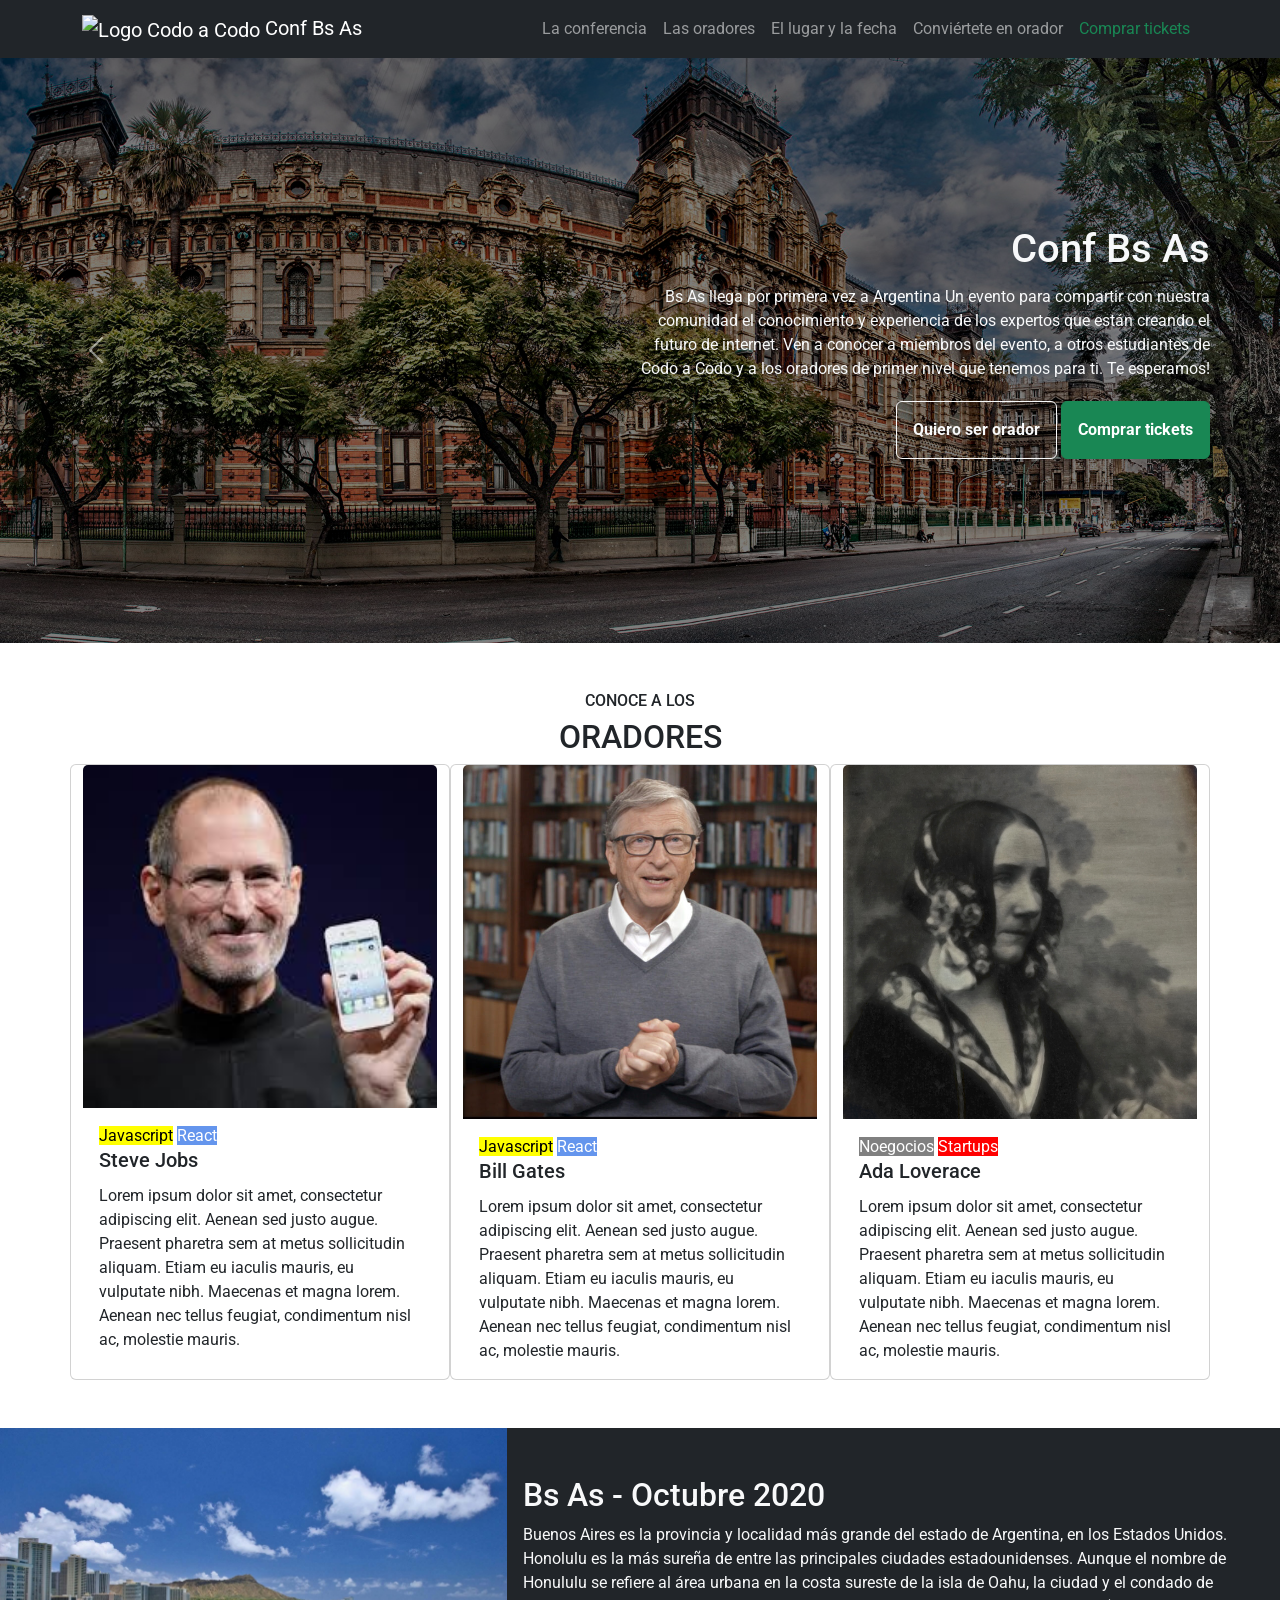
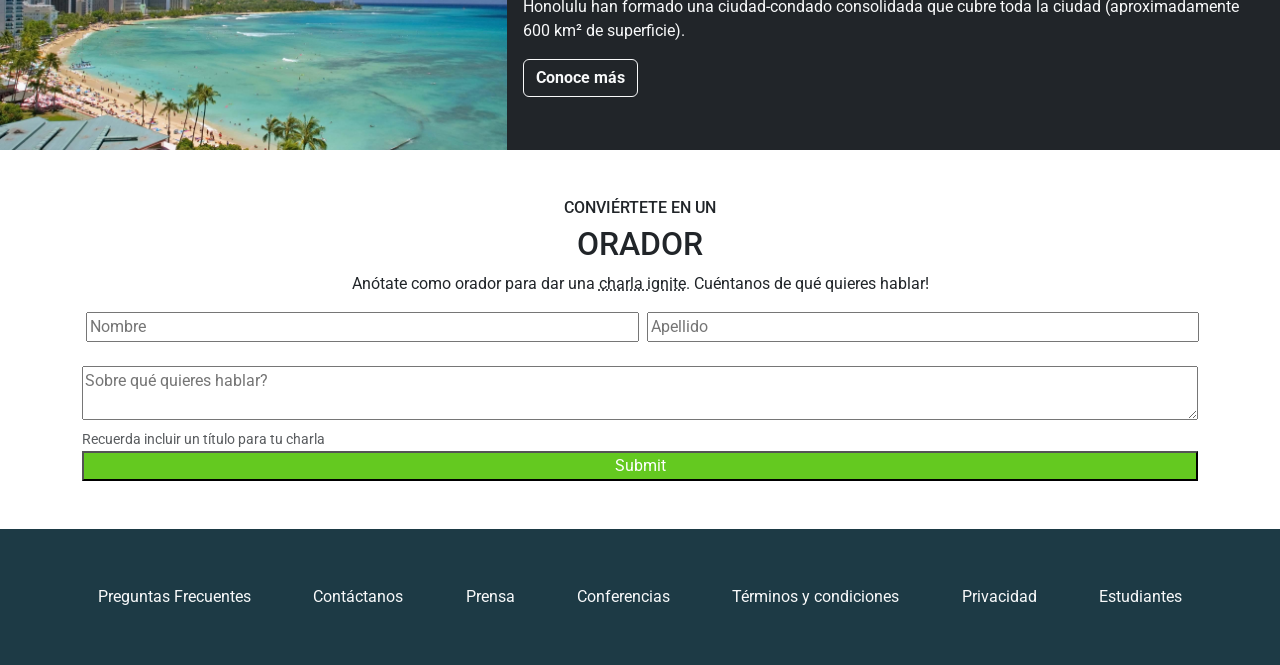
==== index.html @ fecab2d6 "Proyecto Integrador final para el curso de JAVA Full Stack" ====
<!DOCTYPE html>
<html lang="en">
<head>
    <meta charset="UTF-8">
    <meta http-equiv="X-UA-Compatible" content="IE=edge">
    <meta name="viewport" content="width=device-width, initial-scale=1.0">    
    <title>Codo a Codo - Conf Bs As</title>
    <link href="https://fonts.googleapis.com/css2?family=Roboto:wght@100;300&display=swap" rel="stylesheet">
    <link href="https://cdn.jsdelivr.net/npm/bootstrap@5.2.1/dist/css/bootstrap.min.css" rel="stylesheet" integrity="sha384-iYQeCzEYFbKjA/T2uDLTpkwGzCiq6soy8tYaI1GyVh/UjpbCx/TYkiZhlZB6+fzT" crossorigin="anonymous">
    <link rel="stylesheet" href="CSS/StylessIndex.css">                
</head>
<body>
    <nav class="navbar navbar-expand-lg navbar-dark bg-dark">
        <div class="container">
            <a class="navbar-brand" href="index.html"><img src="Images/codoacodo.png" style="width: 100px;" alt="Logo Codo a Codo"> Conf Bs As</a>
            <div id="navbarNav">  
                <ul class="navbar-nav ml-auto">
                    <li class="nav-item">
                        <a class="nav-link" href="#">La conferencia</a>
                    </li>
                    <li class="nav-item">
                        <a class="nav-link" href="#">Las oradores</a>
                    </li>
                    <li class="nav-item">
                        <a class="nav-link" href="#">El lugar y la fecha</a>
                    </li>
                    <li class="nav-item">
                        <a class="nav-link" href="#">Conviértete en orador</a>
                    </li>
                    <li class="nav-item">                         
                        
                        <a class="nav-link text-success" href="compradetickets.html">Comprar tickets</a>
                        
                        <!--
 						<a class="nav-link btn-compra-tickets active" aria-current="page" href="compradetickets.html">Comprar tickets</a> 						 
 						--> 
                    </li>
                </ul>
            </div>
        </div>
    </nav>
  
    <main>
        <div id="carouselExampleControls" class="carousel slide" data-ride="carousel">
            <div class="carousel-inner">
                <div class="carousel-item active">
                    <img src="Images/ba1.jpg" class="d-block w-100" style="height:65vh;object-fit: cover;">
                </div>
                <div class="carousel-item">
                    <img src="Images/ba2.jpg" class="d-block w-100" style="height:65vh;object-fit: cover;">
                </div>
                <div class="carousel-item">
                    <img src="Images/ba3.jpg" class="d-block w-100" style="height:65vh;object-fit: cover;">
                </div>
                <div class="card-img-overlay text-right d-flex flex-column justify-content-center container">
                    <div class="col-md-6 ml-auto" style="text-align:right">                                                
                        <h1 class="card-title text-light">Conf Bs As</h1>
                        <p class="card-text text-light">
                            Bs As llega por primera vez a Argentina Un evento para compartir con nuestra comunidad 
                            el conocimiento y experiencia de los expertos que están creando el futuro de internet. Ven a conocer a miembros del evento, 
                            a otros estudiantes de Codo a Codo y a los oradores de primer nivel que tenemos para ti. Te esperamos!
                        </p>
                        
                        <div>
                            <!--
                            <button type="button" class="btn btn-outline-light p-3 mt-1">Quiero ser orador</button>
                            <button type="button" class="btn btn-success p-3 mt-1" href="compradetickets.html">Comprar tickets</button>
                            -->
                            <p><a class="btn btn-outline-light p-3 mt-1" href="#form-orador">Quiero ser orador</a> <a class="btn btn-success p-3 mt-1" href="compradetickets.html">Comprar tickets</a></p>
                        </div>
                        
                    </div>
                </div>
            </div>
            <a class="carousel-control-prev" href="#carouselExampleControls" role="button" data-slide="prev">
                <span class="carousel-control-prev-icon" aria-hidden="true"></span>                
            </a>
            <a class="carousel-control-next" href="#carouselExampleControls" role="button" data-slide="next">
                <span class="carousel-control-next-icon" aria-hidden="true"></span>                
            </a>
        </div>
    </main>

    <section>
        <div class="container my-5">
            <h6 class="text-center">CONOCE A LOS</h6>
            <h2 class="text-center">ORADORES</h2>
            <div class="row">
                <div class="col-sm-12 col-md-4 card">
                    <img src="Images/steve.jpg" class="card-img-top" style="width: 100%;" alt="Steve Jobs">
                    <div class="card-body">
                        <span class="tit-js">Javascript</span>
                        <span class="tit-react">React</span>
                        <h5 class="card-title">Steve Jobs</h5>
                        <p class="card-text">
                            Lorem ipsum dolor sit amet, consectetur adipiscing elit. Aenean sed justo augue. Praesent pharetra sem at metus
                            sollicitudin aliquam. Etiam eu iaculis mauris, eu vulputate nibh. Maecenas et magna lorem. Aenean nec tellus feugiat,
                            condimentum nisl ac, molestie mauris.
                        </p>
                    </div>
                </div>
                <div class="col-sm-12 col-md-4 card">
                    <img src="Images/bill.jpg" class="card-img-top" alt="Steve Jobs" style="width: 100%;">
                    <div class="card-body">
                        <span class="tit-js">Javascript</span>
                        <span class="tit-react">React</span>
                        <h5 class="card-title">Bill Gates</h5>
                        <p class="card-text">
                            Lorem ipsum dolor sit amet, consectetur adipiscing elit. Aenean sed justo augue. Praesent
                            pharetra sem at metus sollicitudin aliquam. Etiam eu iaculis mauris, eu vulputate nibh. Maecenas et magna lorem. Aenean nec tellus
                            feugiat, condimentum nisl ac, molestie mauris.
                        </p>
                    </div>
                </div>
                <div class="col-sm-12 col-md-4 card">
                    <img src="Images/ada.jpeg" class="card-img-top" alt="Steve Jobs" style="width: 100%;">
                    <div class="card-body">
                        <span class="tit-negocios">Noegocios</span>
                        <span class="tit-st">Startups</span>
                        <h5 class="card-title">Ada Loverace</h5>
                        <p class="card-text">
                            Lorem ipsum dolor sit amet, consectetur adipiscing elit. Aenean sed justo augue. Praesent
                            pharetra sem at metus sollicitudin aliquam. Etiam eu iaculis mauris, eu vulputate nibh. Maecenas et magna lorem. Aenean nec tellus
                            feugiat, condimentum nisl ac, molestie mauris.
                        </p>
                    </div>
                </div>
            </div>
        </div>
    </section>
    
    <section>
        <div class="d-sm-block d-md-flex">
            <div>
                <img src="Images/honolulu.jpg" alt="honolulu" style="width: 100%;">
            </div>
            <div class="bg-dark text-light py-5 px-3">
                <h2>Bs As - Octubre 2020</h2>
                <p>
                    Buenos Aires es la provincia y localidad más grande del estado de Argentina, en los Estados Unidos. Honolulu es la más sureña 
                    de entre las principales ciudades estadounidenses. Aunque el nombre de Honululu se refiere al área urbana en la costa sureste de la isla de Oahu, la ciudad y el condado de
                    Honolulu han formado una ciudad-condado consolidada que cubre toda la ciudad (aproximadamente 600 km² de superficie).
                </p>
                <button type="button" class="btn btn-outline-light ml-2">Conoce más</button>
            </div>
        </div>
    </section>
    
    <section>
        <div class="container my-5">
            <h6 class="text-center">CONVIÉRTETE EN UN</h6>
            <h2 class="text-center">ORADOR</h2>
            <p class="text-center">Anótate como orador para dar una <span class="ignite">charla ignite</span>. Cuéntanos de qué quieres hablar!</p>
            <form>                                
                <div class="form-row-row">
                    <input type="text" class="col mx-1" placeholder="Nombre">
                    <input type="text" class="col mx-1" placeholder="Apellido">

                </div>                
                <br>
                <textarea placeholder="Sobre qué quieres hablar?" style="width:100%"></textarea>
                <br>
                <small class="text-muted">Recuerda incluir un título para tu charla</small>
                <br>                
                <input type="submit" class="btn-send" vue="Enviar" style="width:100%">
            </form>
        </div>
    </section>
    
    <footer>
        <div class="container">
            <ul class="nav d-flex justify-content-between py-5">
                <li class="navbar-item" style="text-align:right"><a href="#" class="nav-link text-light">Preguntas Frecuentes</a></li>
                <li class="navbar-item"><a href="#" class="nav-link text-light">Contáctanos</a></li>
                <li class="navbar-item"><a href="#" class="nav-link text-light">Prensa</a></li>
                <li class="navbar-item"><a href="#" class="nav-link text-light">Conferencias</a></li>
                <li class="navbar-item"><a href="#" class="nav-link text-light">Términos y condiciones</a></li>
                <li class="navbar-item"><a href="#" class="nav-link text-light">Privacidad</a></li>
                <li class="navbar-item"><a href="#" class="nav-link text-light">Estudiantes</a></li>
            </ul>
        </div>
    </footer>
</body>
</html>
---- CSS/StylessIndex.css ----
body{
    margin: 0;
    font-family: -apple-system,BlinkMacSystemFont,"Segoe UI",Roboto,"Helvetica Neue",Arial,"Noto Sans",sans-serif,"Apple Color Emoji","Segoe UI Emoji","Segoe UI Symbol","Noto Color Emoji";
    font-size: 1rem;
    font-weight: 400;
    line-height: 1.5;
    color: #212529;
    text-align: left;
    background-color: #fff;
}
.carousel-item:after {
    content: "";
    position: absolute;
    top: 0;
    bottom: 0;
    left: 0;
    right: 0;
    background: rgba(0, 0, 0, 0.5);
}
.btn {
    font-weight: bold;    
}
.ignite {
    text-decoration: underline;
    text-decoration-style: dotted;
}
footer{
    background-color: #1d3a45;
}
.btn-send{
    background-color: #64c920 ;
    color: white;
    width: 35cm ;
}
.tit-js{
    background-color: yellow;
    color: black;
}
.tit-negocios{
    background-color: gray;
    color: white;
}
.tit-react{
    background-color:cornflowerblue;    
    color:white;
}
.tit-st{
    background-color: red;    
    color: white;
}
.form-row-row{
    display: -ms-flexbox;
    display: flex;
    -ms-flex-wrap: wrap;
    flex-wrap: wrap;
    margin-right: -5px;
    margin-left: -5p
}
.carousel {
    position: relative;
}
.carousel-inner {
    position: relative;
    width: 100%;
    overflow: hidden;
}
.carousel-item {
    position: relative;    
    float: left;
    width: 100%;    
}
.ml-auto, .mx-auto {
    margin-left: auto;    
}
.card-title {
    margin-bottom: 0.75rem;
}
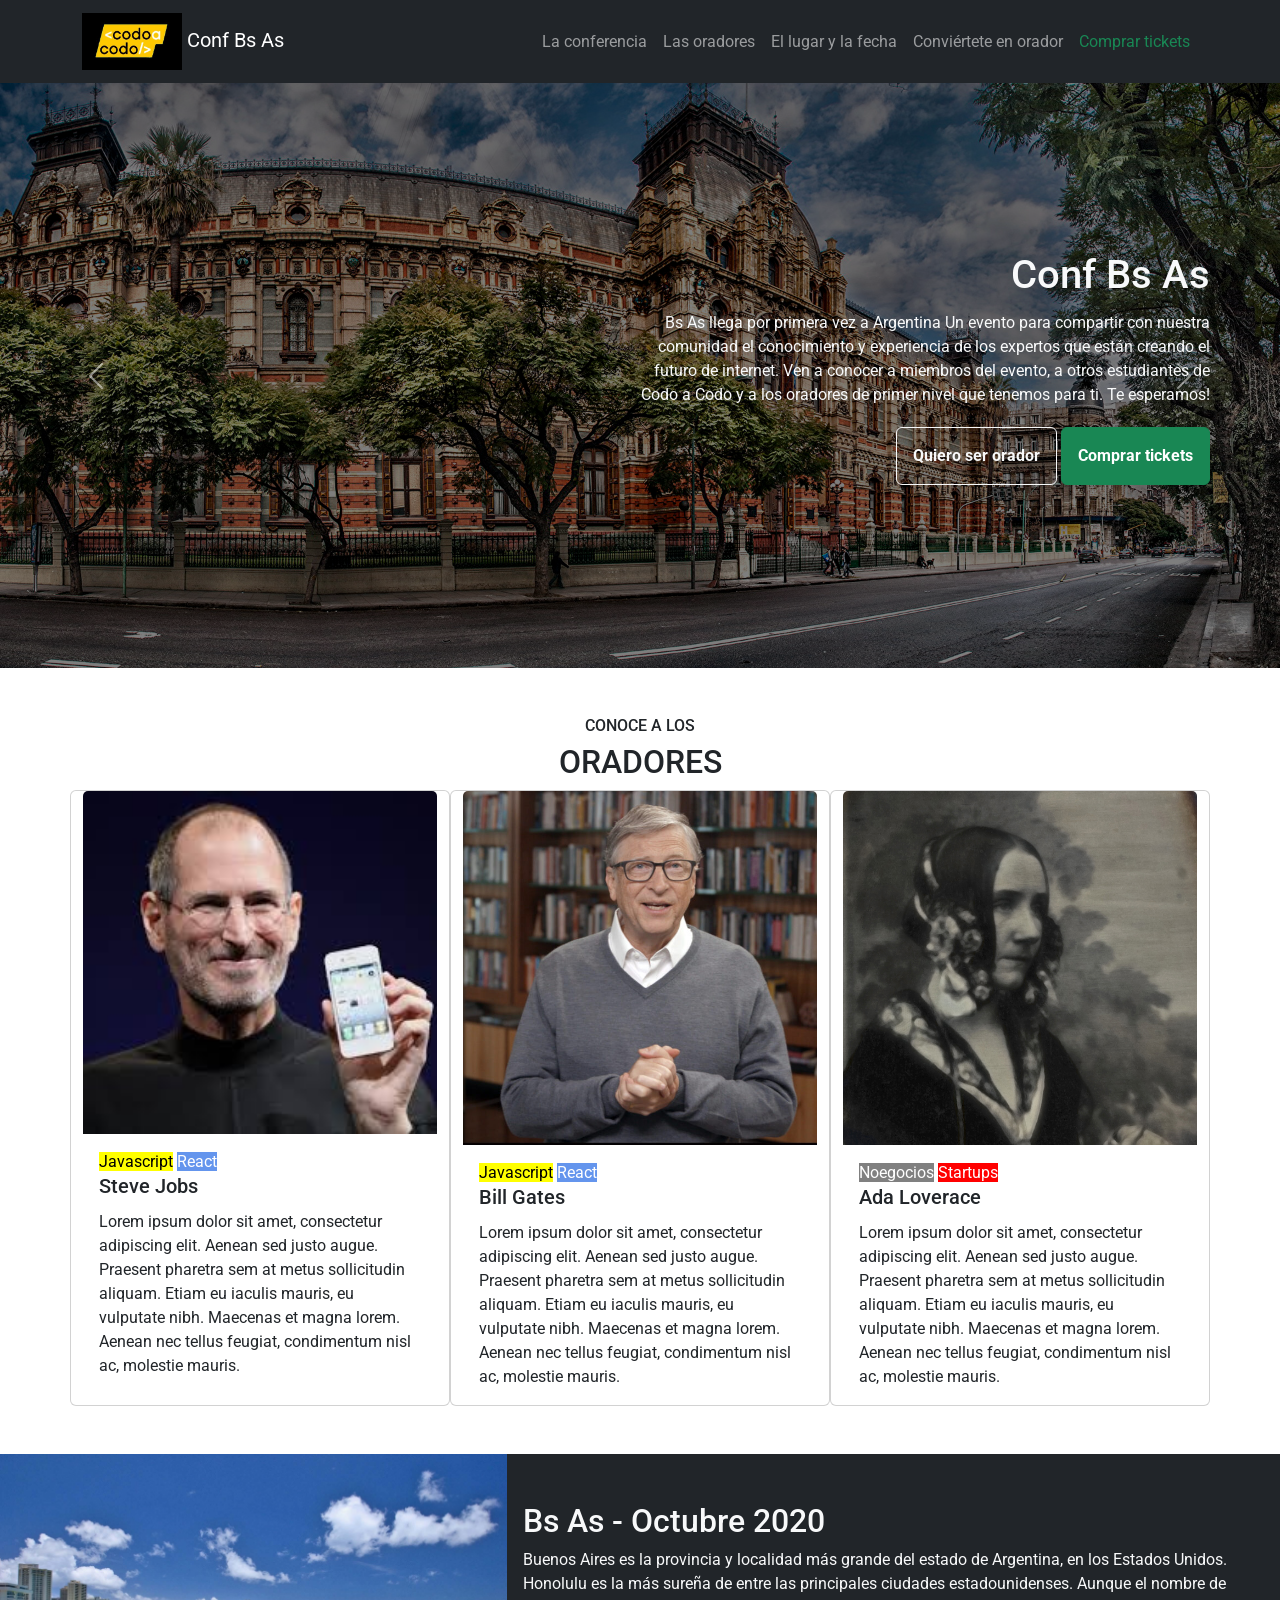
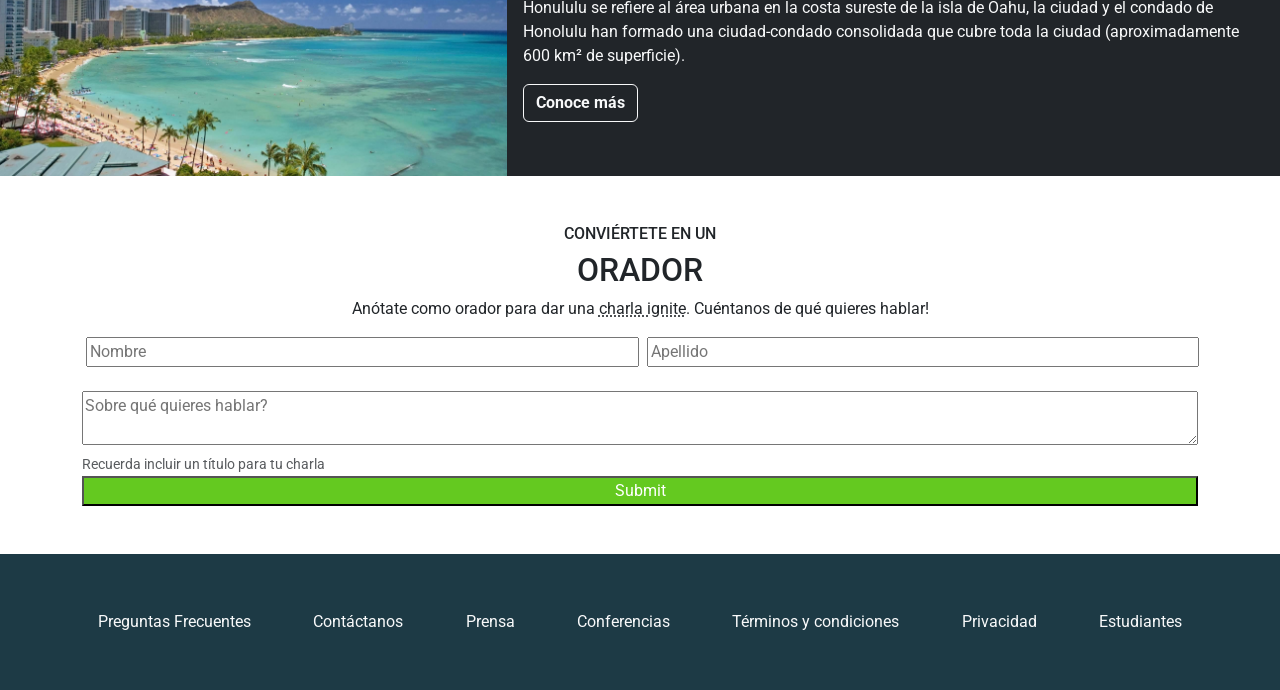
==== commit 0c15b84a: "Update index.html Se modifico la extensión de un archivo a jpg, ya que incorrectamente estaba como p" ====
--- a/index.html
+++ b/index.html
@@ -12,7 +12,7 @@
 <body>
     <nav class="navbar navbar-expand-lg navbar-dark bg-dark">
         <div class="container">
-            <a class="navbar-brand" href="index.html"><img src="Images/codoacodo.png" style="width: 100px;" alt="Logo Codo a Codo"> Conf Bs As</a>
+            <a class="navbar-brand" href="index.html"><img src="Images/codoacodo.jpg" style="width: 100px;" alt="Logo Codo a Codo"> Conf Bs As</a>
             <div id="navbarNav">  
                 <ul class="navbar-nav ml-auto">
                     <li class="nav-item">
@@ -181,4 +181,4 @@
         </div>
     </footer>
 </body>
-</html>+</html>
